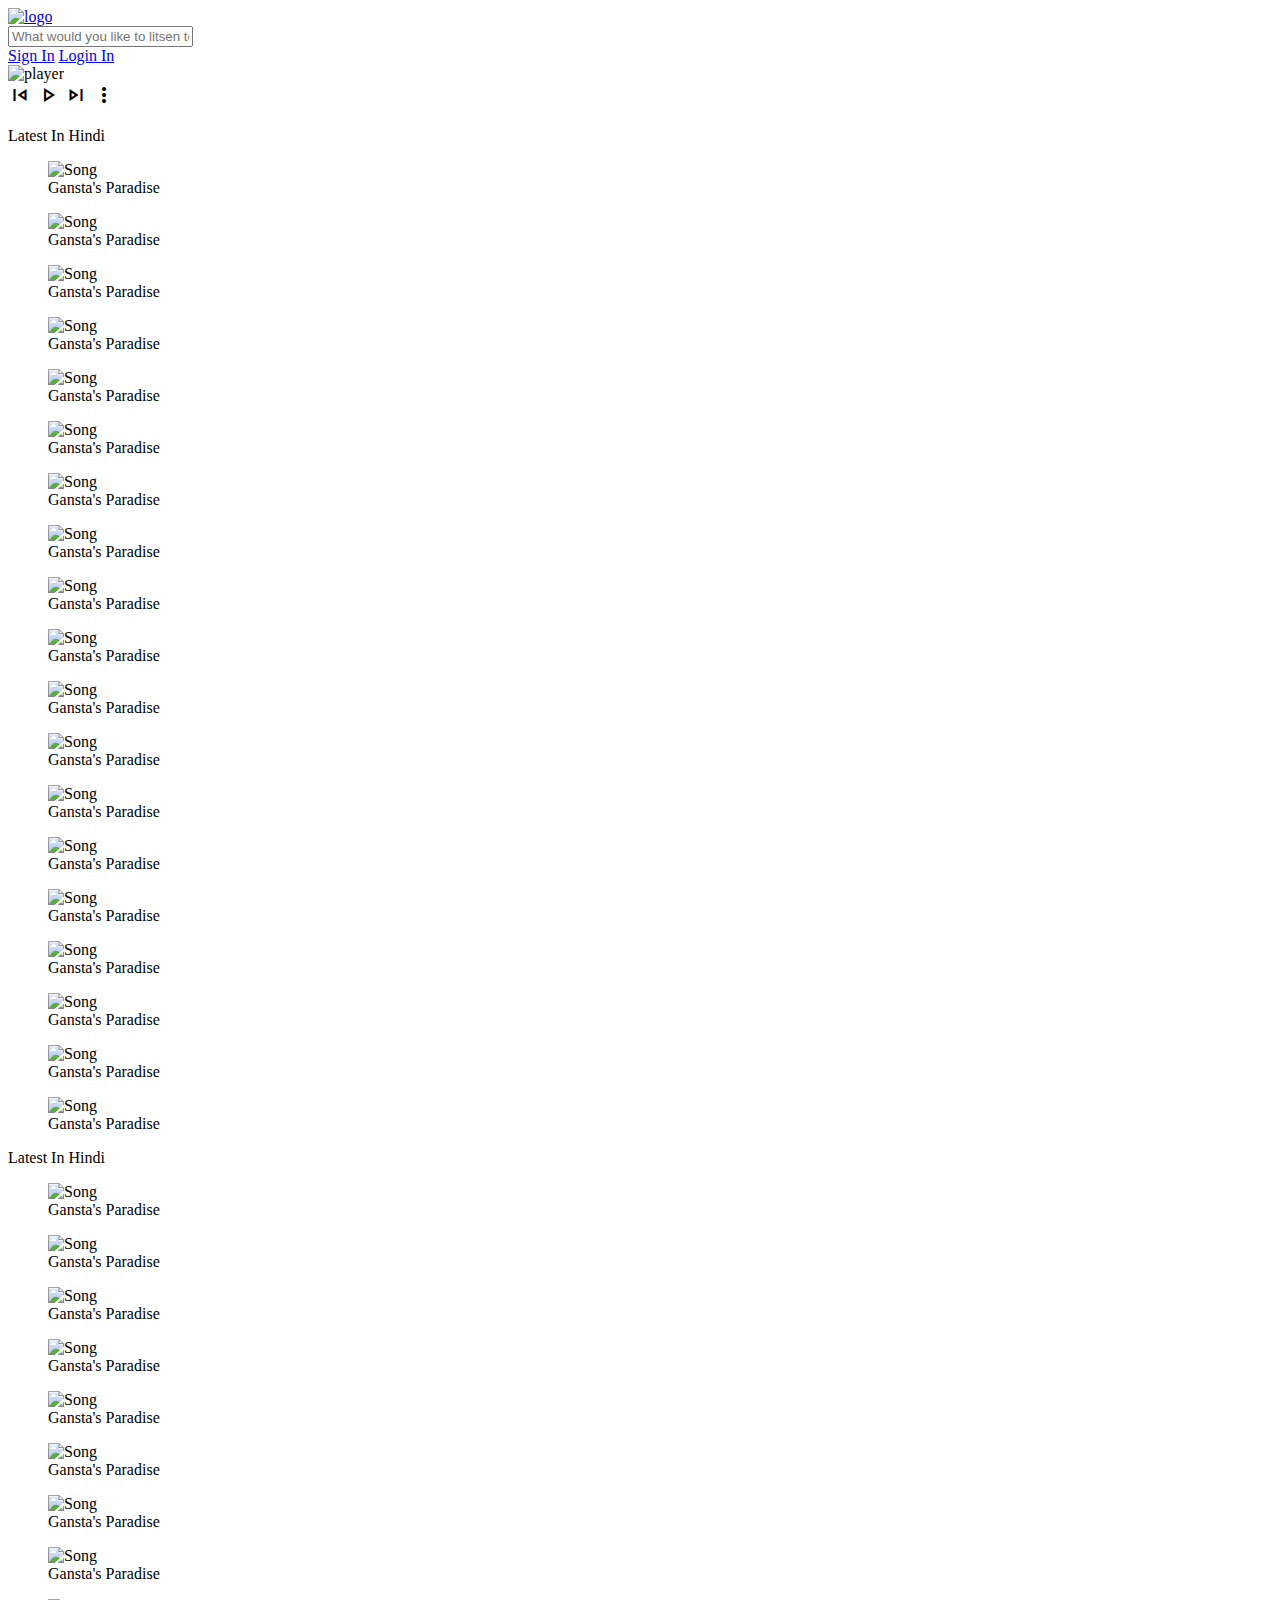
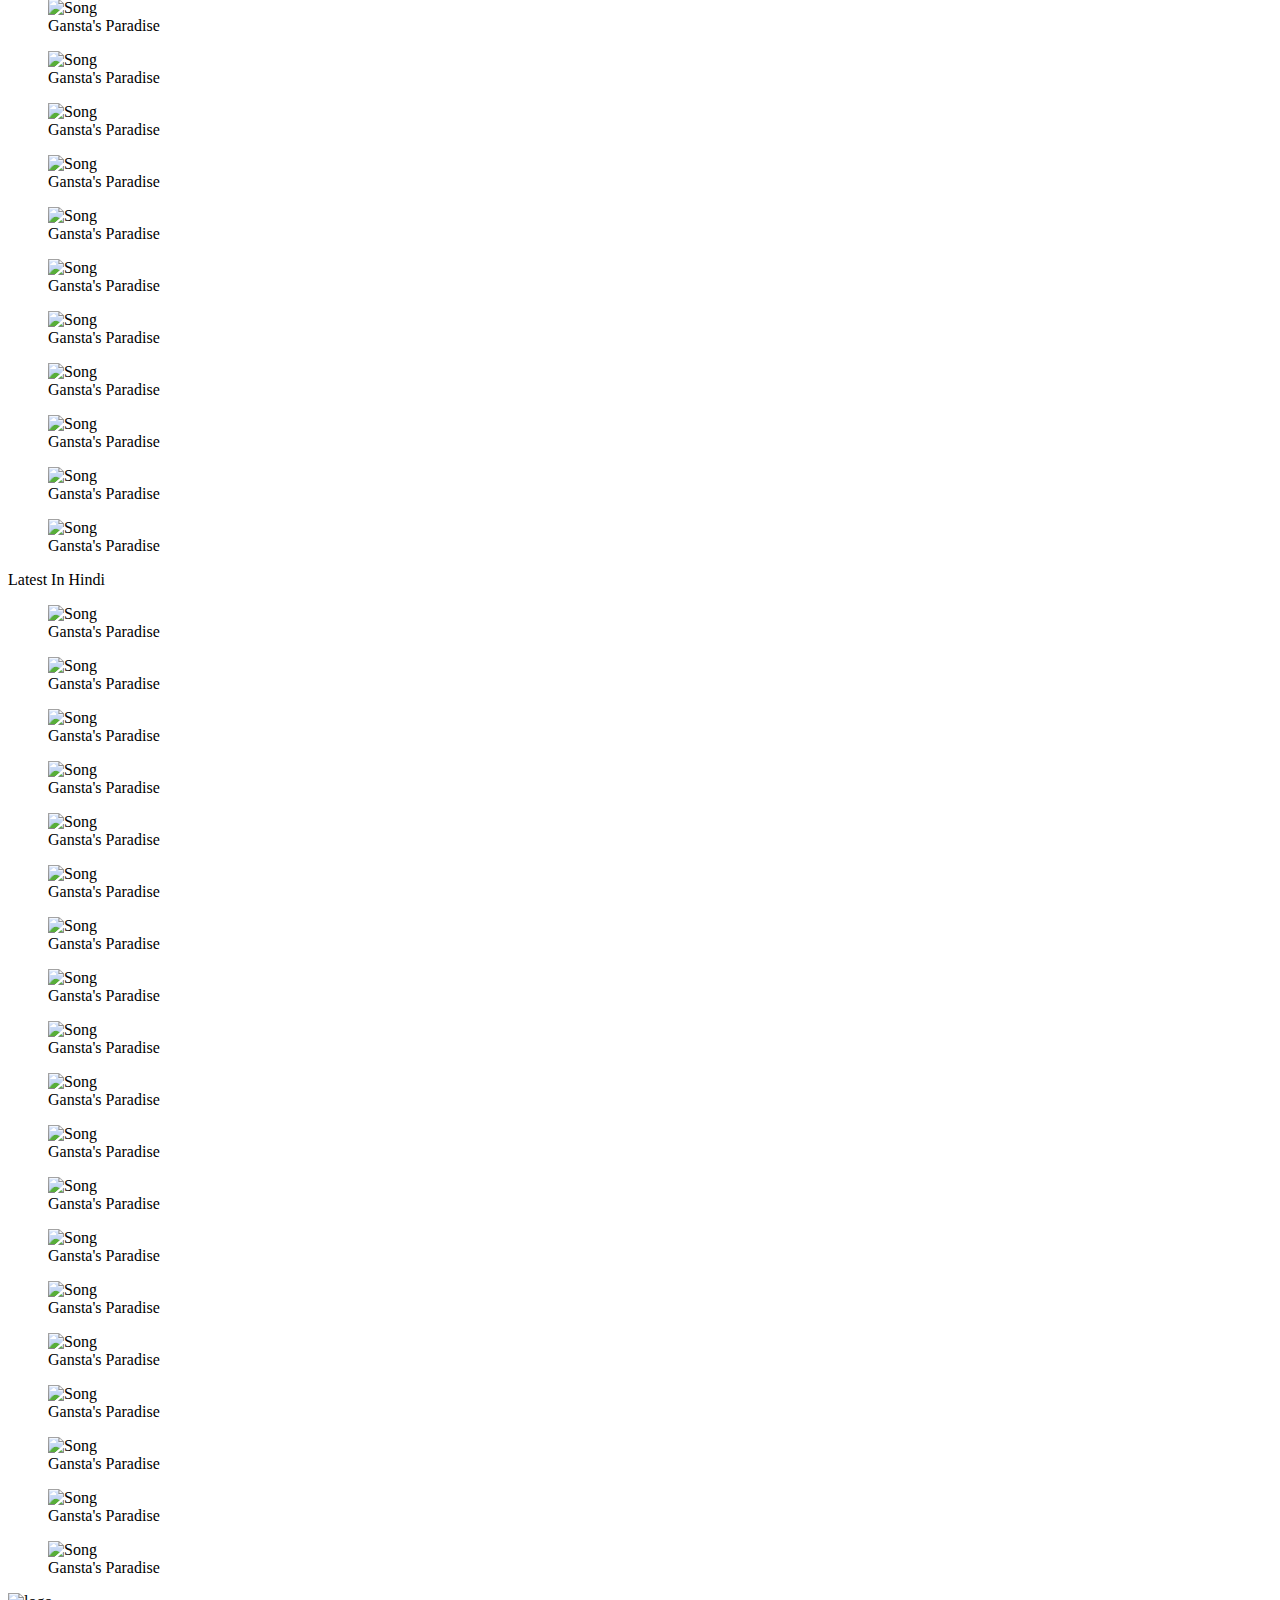
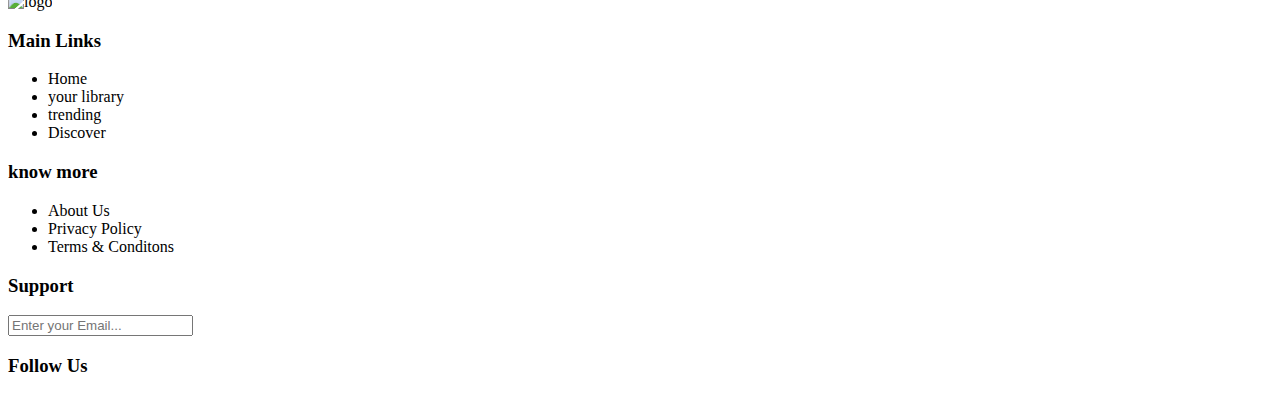
==== index.html @ d5750061 "added log in page" ====
<!DOCTYPE html>
<html lang="en">
<head>
    <meta charset="UTF-8" />
    <meta http-equiv="X-UA-Compatible" content="IE=edge" />
    <meta name="viewport" content="width=device-width, initial-scale=1.0" />
    <link rel="shortcut icon" href="./src/imgs/img1.png" type="image/x-icon">
    <link rel="preconnect" href="https://fonts.googleapis.com"><link rel="preconnect" href="https://fonts.gstatic.com" crossorigin><link href="https://fonts.googleapis.com/css2?family=Kanit:wght@300;900&display=swap" rel="stylesheet">
    <link rel="stylesheet" href="https://fonts.googleapis.com/css2?family=Material+Symbols+Outlined:opsz,wght,FILL,GRAD@20..48,100..700,0..1,-50..200" />
    <link rel="stylesheet" href="./fontawesome-free-6.2.1-web/css/all.css" />
    <link rel="stylesheet" href="./styles.css" />
    <title>Muzic</title>
</head>
<body>
    <nav>
      <div class="navigation container">
        <div class="logo_container">
          <a href="./index.html"><img src="./src/imgs/img1.png" alt="logo" /></a>
        </div>
        <div class="input">
            <input type="text" placeholder="What would you like to litsen to">
        </div>
        <div class="log">
            <a href="#" class="signIn">Sign In</a>
            <a href="./login.html" class="logIn">Login In</a>
        </div>
      </div>
    </nav>
    <div class="hero">
        <!-- <div class="hero-left">
            <a href="#">Home</a>
            <a href="#">My Playlist</a>
            <a href="#">Sign In to see your playlist</a>
        </div> -->
        <div class="hero-right">
            <img src="./src/imgs/img2.png" alt="player">
            <div class="player_controls">
              <span class="material-symbols-outlined">skip_previous</span>
              <span class="material-symbols-outlined play_arrow">play_arrow</span>
              <span class="material-symbols-outlined">skip_next</span>
              <span class="material-symbols-outlined more">more_vert</span>
            </div>
        </div>
    </div>
    <div class="cont">
      <div class="imgs">
        <p>Latest In Hindi</p>
        <div class="img_section">
          <div class="detail">
            <figure>
              <img src="src/imgs/img2.png" alt="Song">
              <figcaption>Gansta's Paradise</figcaption>
              <div class="hover" hidden>
                <img src="./src/imgs/icons8-play-button-circled-90.png" alt="play_hover">
              </div>
            </figure>
            <figure>
              <img src="src/imgs/img2.png" alt="Song">
              <figcaption>Gansta's Paradise</figcaption>
            </figure>
            <figure>
              <img src="src/imgs/img2.png" alt="Song">
              <figcaption>Gansta's Paradise</figcaption>
            </figure>
            <figure>
              <img src="src/imgs/img2.png" alt="Song">
              <figcaption>Gansta's Paradise</figcaption>
            </figure>
            <figure>
              <img src="src/imgs/img2.png" alt="Song">
              <figcaption>Gansta's Paradise</figcaption>
            </figure>
            <figure>
              <img src="src/imgs/img2.png" alt="Song">
              <figcaption>Gansta's Paradise</figcaption>
            </figure>
            <figure>
              <img src="src/imgs/img2.png" alt="Song">
              <figcaption>Gansta's Paradise</figcaption>
            </figure>
            <figure>
              <img src="src/imgs/img2.png" alt="Song">
              <figcaption>Gansta's Paradise</figcaption>
            </figure>
            <figure>
              <img src="src/imgs/img2.png" alt="Song">
              <figcaption>Gansta's Paradise</figcaption>
            </figure>
            <figure>
              <img src="src/imgs/img2.png" alt="Song">
              <figcaption>Gansta's Paradise</figcaption>
            </figure>
            <figure>
              <img src="src/imgs/img2.png" alt="Song">
              <figcaption>Gansta's Paradise</figcaption>
            </figure>
            <figure>
              <img src="src/imgs/img2.png" alt="Song">
              <figcaption>Gansta's Paradise</figcaption>
            </figure>
            <figure>
              <img src="src/imgs/img2.png" alt="Song">
              <figcaption>Gansta's Paradise</figcaption>
            </figure>
            <figure>
              <img src="src/imgs/img2.png" alt="Song">
              <figcaption>Gansta's Paradise</figcaption>
            </figure>
            <figure>
              <img src="src/imgs/img2.png" alt="Song">
              <figcaption>Gansta's Paradise</figcaption>
            </figure>
            <figure>
              <img src="src/imgs/img2.png" alt="Song">
              <figcaption>Gansta's Paradise</figcaption>
            </figure>
            <figure>
              <img src="src/imgs/img2.png" alt="Song">
              <figcaption>Gansta's Paradise</figcaption>
            </figure>
            <figure>
              <img src="src/imgs/img2.png" alt="Song">
              <figcaption>Gansta's Paradise</figcaption>
            </figure>
            <figure>
              <img src="src/imgs/img2.png" alt="Song">
              <figcaption>Gansta's Paradise</figcaption>
            </figure>
          </div>
        </div>
      </div>
      <div class="imgs">
        <p>Latest In Hindi</p>
        <div class="img_section">
          <div class="detail">
            <!-- <img src="./src/imgs/img2.png" alt="#">
            <div>Gant</div> -->
            <figure>
              <img src="src/imgs/img2.png" alt="Song">
              <figcaption>Gansta's Paradise</figcaption>
            </figure>
            <figure>
              <img src="src/imgs/img2.png" alt="Song">
              <figcaption>Gansta's Paradise</figcaption>
            </figure>
            <figure>
              <img src="src/imgs/img2.png" alt="Song">
              <figcaption>Gansta's Paradise</figcaption>
            </figure>
            <figure>
              <img src="src/imgs/img2.png" alt="Song">
              <figcaption>Gansta's Paradise</figcaption>
            </figure>
            <figure>
              <img src="src/imgs/img2.png" alt="Song">
              <figcaption>Gansta's Paradise</figcaption>
            </figure>
            <figure>
              <img src="src/imgs/img2.png" alt="Song">
              <figcaption>Gansta's Paradise</figcaption>
            </figure>
            <figure>
              <img src="src/imgs/img2.png" alt="Song">
              <figcaption>Gansta's Paradise</figcaption>
            </figure>
            <figure>
              <img src="src/imgs/img2.png" alt="Song">
              <figcaption>Gansta's Paradise</figcaption>
            </figure>
            <figure>
              <img src="src/imgs/img2.png" alt="Song">
              <figcaption>Gansta's Paradise</figcaption>
            </figure>
            <figure>
              <img src="src/imgs/img2.png" alt="Song">
              <figcaption>Gansta's Paradise</figcaption>
            </figure>
            <figure>
              <img src="src/imgs/img2.png" alt="Song">
              <figcaption>Gansta's Paradise</figcaption>
            </figure>
            <figure>
              <img src="src/imgs/img2.png" alt="Song">
              <figcaption>Gansta's Paradise</figcaption>
            </figure>
            <figure>
              <img src="src/imgs/img2.png" alt="Song">
              <figcaption>Gansta's Paradise</figcaption>
            </figure>
            <figure>
              <img src="src/imgs/img2.png" alt="Song">
              <figcaption>Gansta's Paradise</figcaption>
            </figure>
            <figure>
              <img src="src/imgs/img2.png" alt="Song">
              <figcaption>Gansta's Paradise</figcaption>
            </figure>
            <figure>
              <img src="src/imgs/img2.png" alt="Song">
              <figcaption>Gansta's Paradise</figcaption>
            </figure>
            <figure>
              <img src="src/imgs/img2.png" alt="Song">
              <figcaption>Gansta's Paradise</figcaption>
            </figure>
            <figure>
              <img src="src/imgs/img2.png" alt="Song">
              <figcaption>Gansta's Paradise</figcaption>
            </figure>
            <figure>
              <img src="src/imgs/img2.png" alt="Song">
              <figcaption>Gansta's Paradise</figcaption>
            </figure>
          </div>
        </div>
      </div>
      <div class="imgs">
        <p>Latest In Hindi</p>
        <div class="img_section">
          <div class="detail">
            <!-- <img src="./src/imgs/img2.png" alt="#">
            <div>Gant</div> -->
            <figure>
              <img src="src/imgs/img2.png" alt="Song">
              <figcaption>Gansta's Paradise</figcaption>
            </figure>
            <figure>
              <img src="src/imgs/img2.png" alt="Song">
              <figcaption>Gansta's Paradise</figcaption>
            </figure>
            <figure>
              <img src="src/imgs/img2.png" alt="Song">
              <figcaption>Gansta's Paradise</figcaption>
            </figure>
            <figure>
              <img src="src/imgs/img2.png" alt="Song">
              <figcaption>Gansta's Paradise</figcaption>
            </figure>
            <figure>
              <img src="src/imgs/img2.png" alt="Song">
              <figcaption>Gansta's Paradise</figcaption>
            </figure>
            <figure>
              <img src="src/imgs/img2.png" alt="Song">
              <figcaption>Gansta's Paradise</figcaption>
            </figure>
            <figure>
              <img src="src/imgs/img2.png" alt="Song">
              <figcaption>Gansta's Paradise</figcaption>
            </figure>
            <figure>
              <img src="src/imgs/img2.png" alt="Song">
              <figcaption>Gansta's Paradise</figcaption>
            </figure>
            <figure>
              <img src="src/imgs/img2.png" alt="Song">
              <figcaption>Gansta's Paradise</figcaption>
            </figure>
            <figure>
              <img src="src/imgs/img2.png" alt="Song">
              <figcaption>Gansta's Paradise</figcaption>
            </figure>
            <figure>
              <img src="src/imgs/img2.png" alt="Song">
              <figcaption>Gansta's Paradise</figcaption>
            </figure>
            <figure>
              <img src="src/imgs/img2.png" alt="Song">
              <figcaption>Gansta's Paradise</figcaption>
            </figure>
            <figure>
              <img src="src/imgs/img2.png" alt="Song">
              <figcaption>Gansta's Paradise</figcaption>
            </figure>
            <figure>
              <img src="src/imgs/img2.png" alt="Song">
              <figcaption>Gansta's Paradise</figcaption>
            </figure>
            <figure>
              <img src="src/imgs/img2.png" alt="Song">
              <figcaption>Gansta's Paradise</figcaption>
            </figure>
            <figure>
              <img src="src/imgs/img2.png" alt="Song">
              <figcaption>Gansta's Paradise</figcaption>
            </figure>
            <figure>
              <img src="src/imgs/img2.png" alt="Song">
              <figcaption>Gansta's Paradise</figcaption>
            </figure>
            <figure>
              <img src="src/imgs/img2.png" alt="Song">
              <figcaption>Gansta's Paradise</figcaption>
            </figure>
            <figure>
              <img src="src/imgs/img2.png" alt="Song">
              <figcaption>Gansta's Paradise</figcaption>
            </figure>
          </div>
        </div>
      </div>
    </div>
    <footer>
      <div class="footer_container container">
        <div class="footer_logo">
          <img src="./src/imgs/img1.png" alt="logo" />
        </div>
        <div class="link_lists">
          <h3>Main Links</h3>
          <ul>
            <li>Home</li>
            <li>your library</li>
            <li>trending</li>
            <li>Discover</li>
          </ul>
        </div>
        <div class="link_lists">
          <h3>know more</h3>
          <ul>
            <li>About Us</li>
            <li>Privacy Policy</li>
            <li>Terms & Conditons</li>
          </ul>
        </div>
        <div class="news_letter">
          <h3>Support</h3>
          <input type="email" placeholder="Enter your Email..." />
          <h3>Follow Us</h3>
          <div class="icon_container">
            <div class="icon">
              <i class="fa fa-facebook"></i>
            </div>
            <div class="icon">
              <i class="fa fa-twitter" aria-hidden="true"></i>
            </div>
            <div class="icon">
              <i class="fa fa-instagram" aria-hidden="true"></i>
            </div>
            <div class="icon">
              <i class="fa fa-youtube" aria-hidden="true"></i>
            </div>
          </div>
        </div>
      </div>
    </footer> 
</body>
</html>
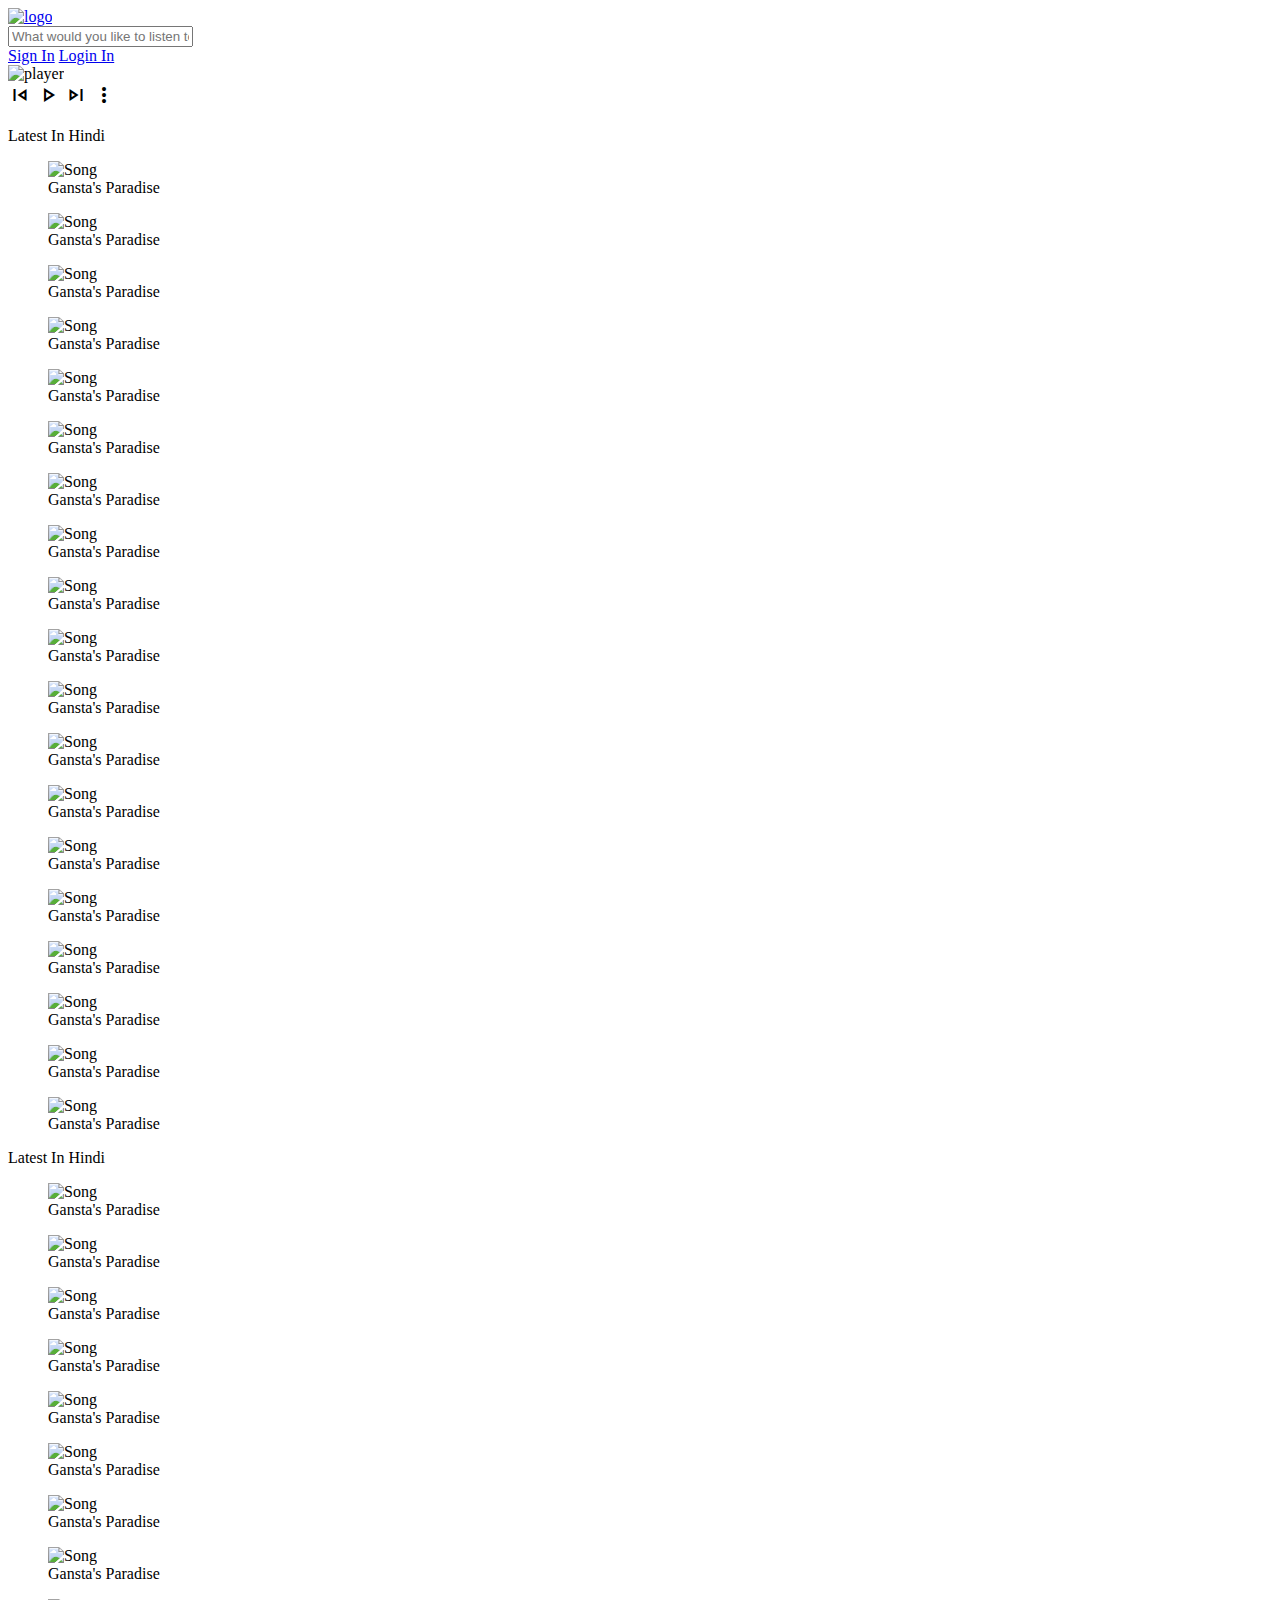
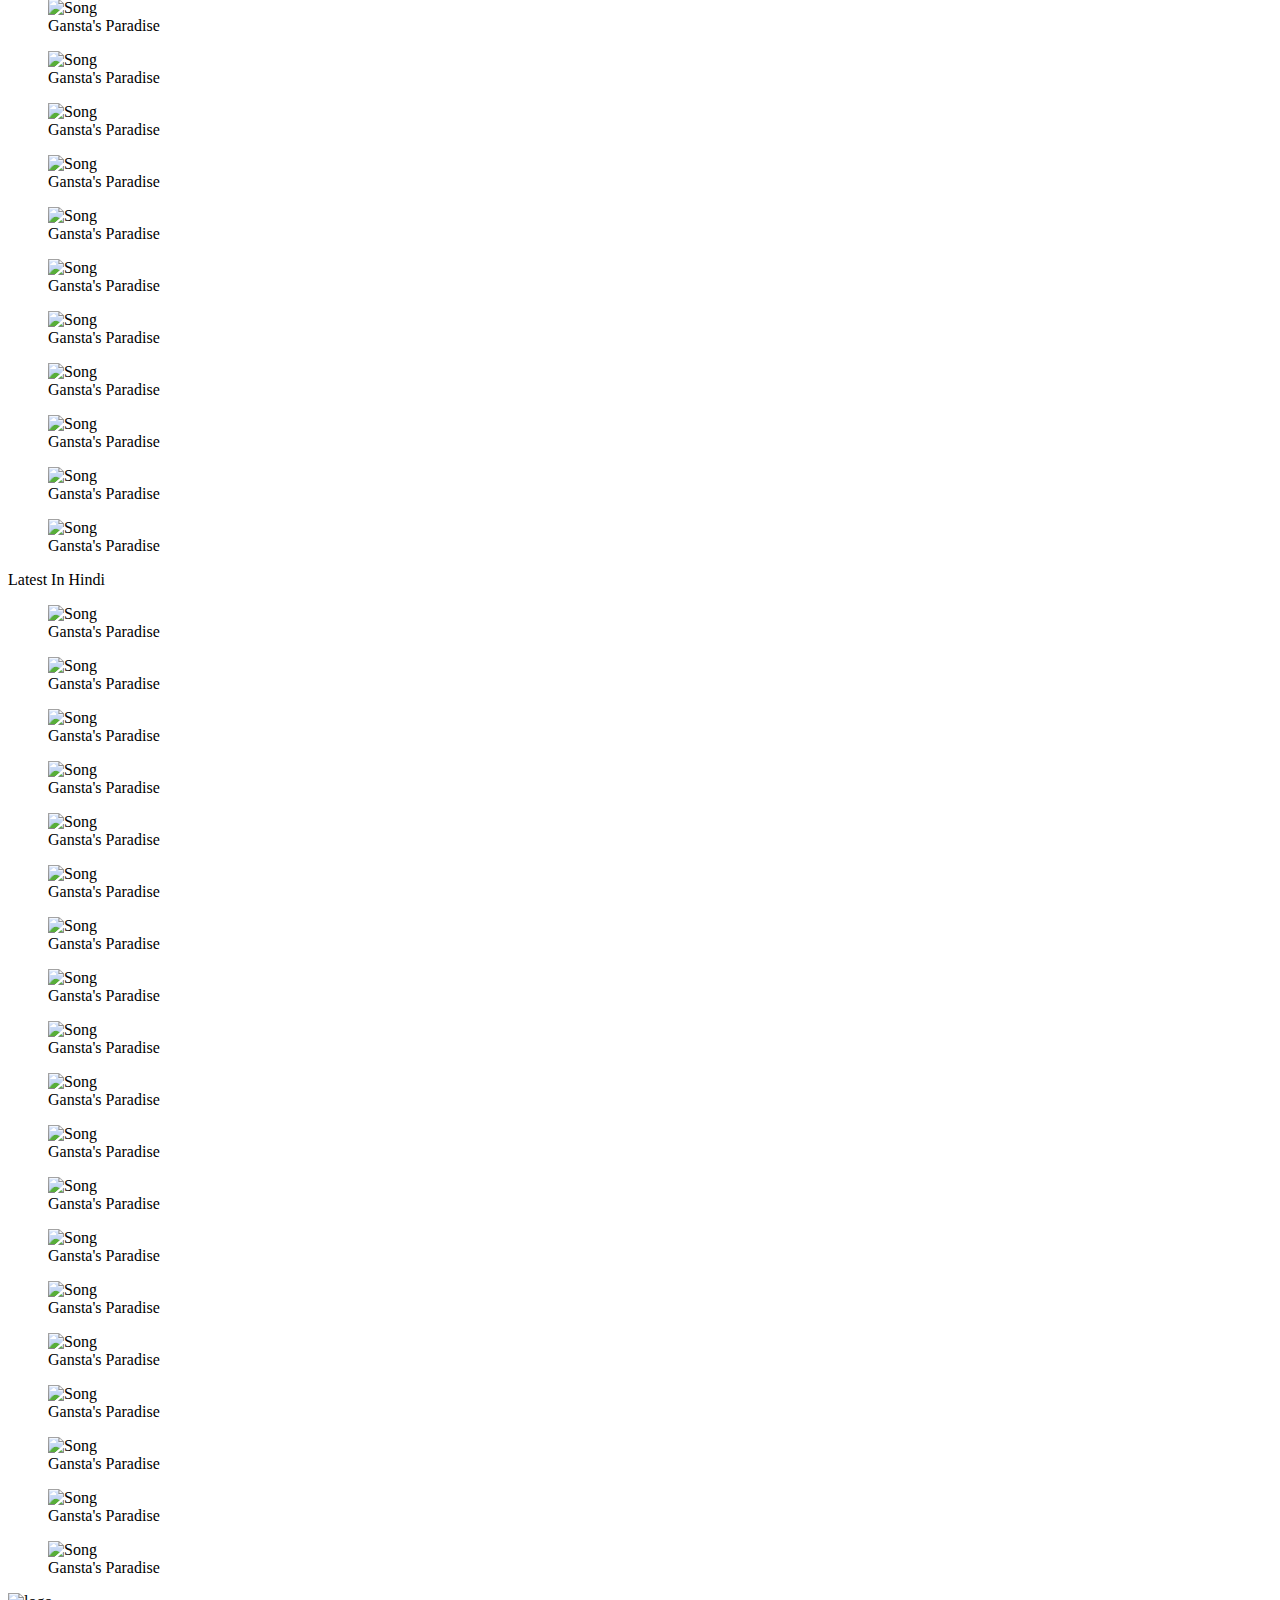
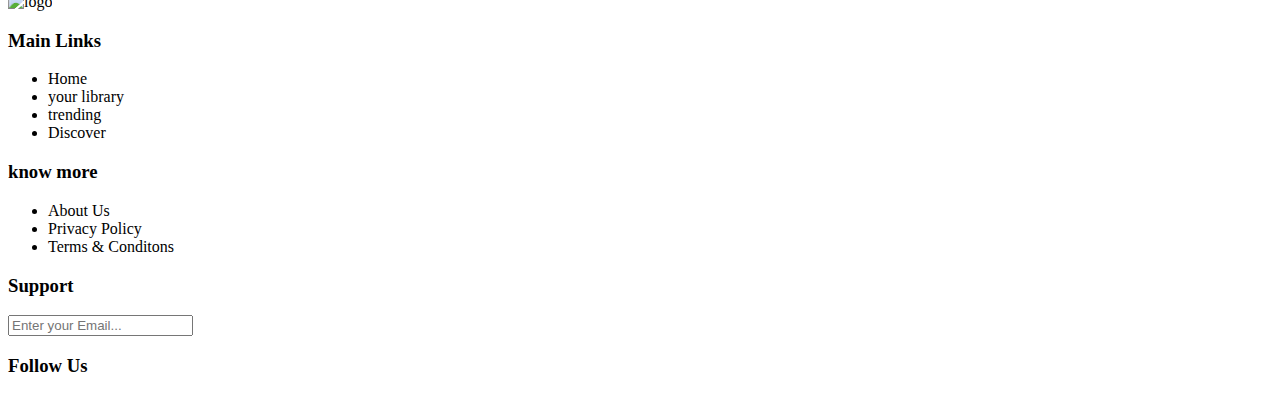
==== commit bda44bff: "fixed typos" ====
--- a/index.html
+++ b/index.html
@@ -18,7 +18,7 @@
           <a href="./index.html"><img src="./src/imgs/img1.png" alt="logo" /></a>
         </div>
         <div class="input">
-            <input type="text" placeholder="What would you like to litsen to">
+            <input type="text" placeholder="What would you like to listen to">
         </div>
         <div class="log">
             <a href="#" class="signIn">Sign In</a>
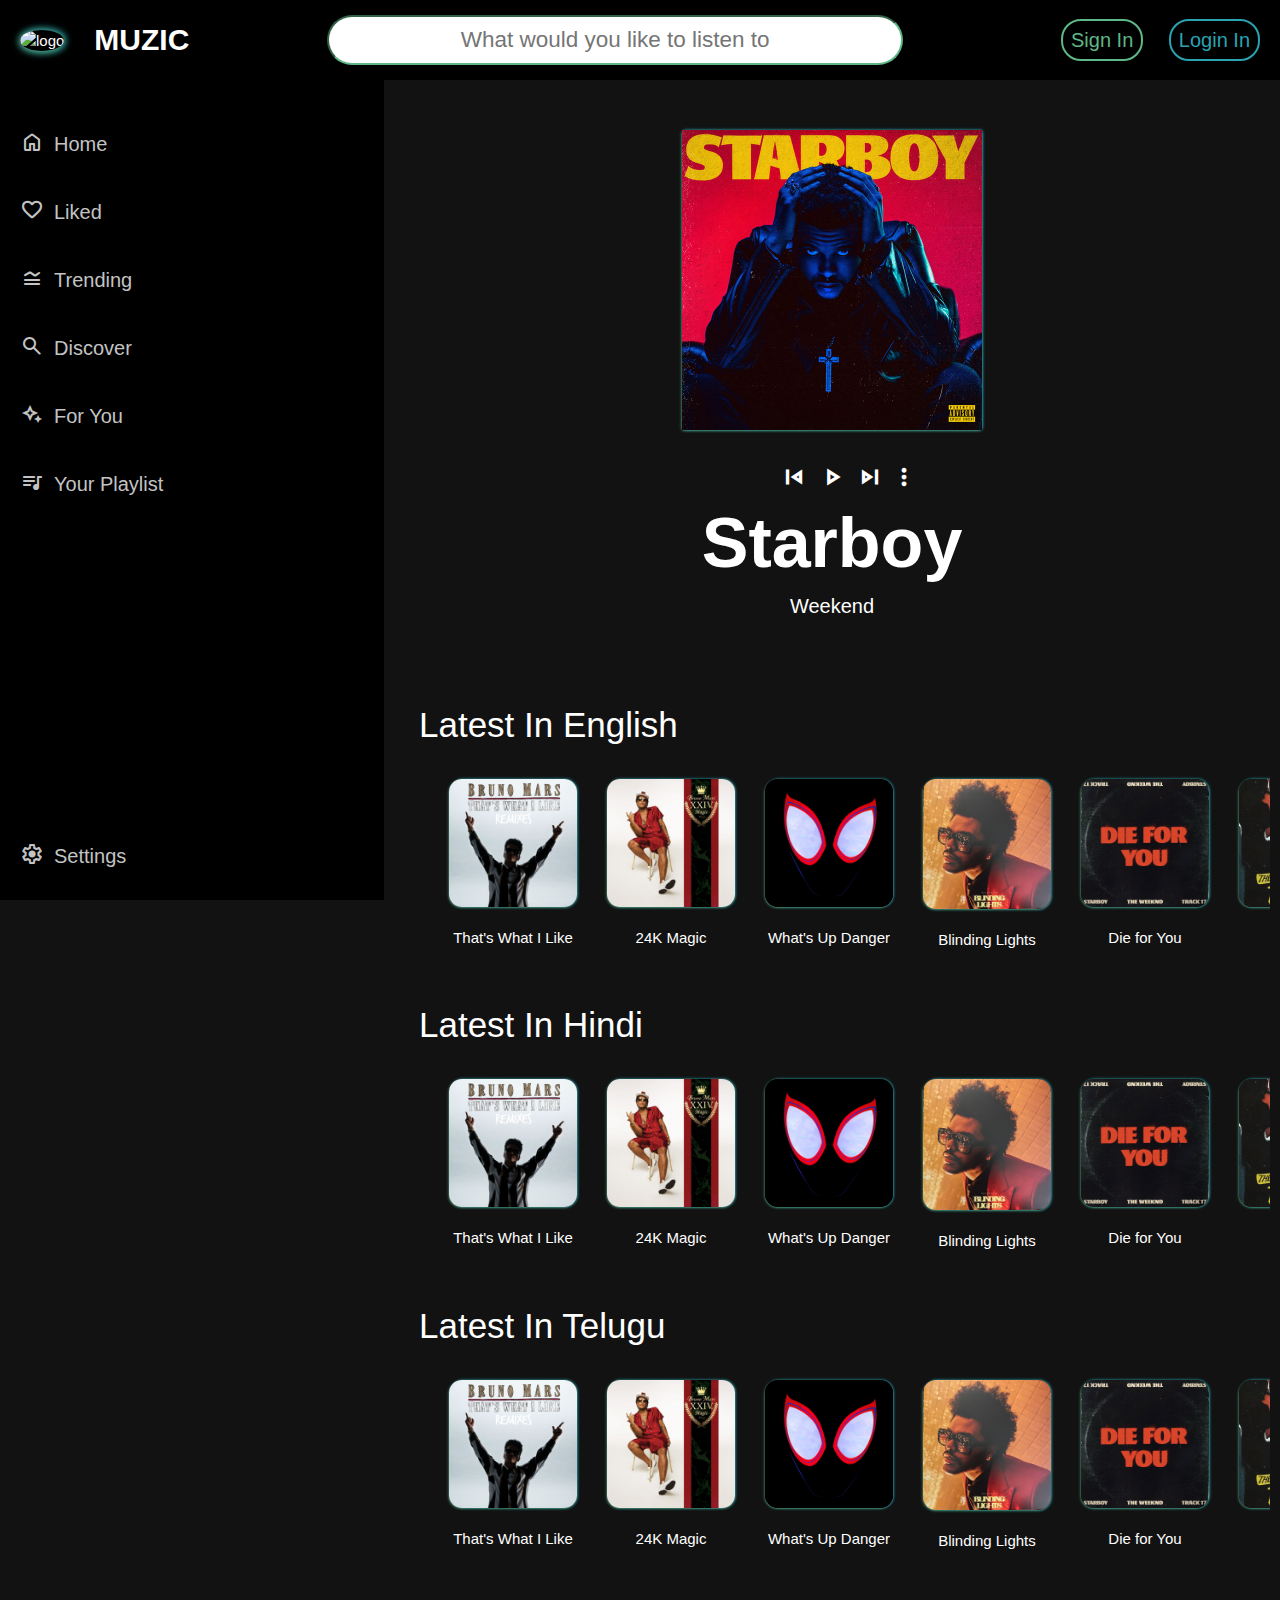
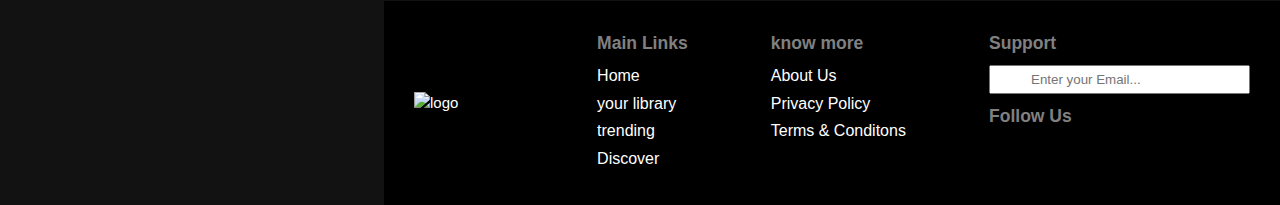
==== commit 35f08b13: "redesigned home page" ====
--- a/index.html
+++ b/index.html
@@ -5,6 +5,7 @@
     <meta http-equiv="X-UA-Compatible" content="IE=edge" />
     <meta name="viewport" content="width=device-width, initial-scale=1.0" />
     <link rel="shortcut icon" href="./src/imgs/img1.png" type="image/x-icon">
+    <link rel="stylesheet" href="https://fonts.googleapis.com/css2?family=Material+Symbols+Rounded:opsz,wght,FILL,GRAD@20..48,100..700,0..1,-50..200" />
     <link rel="preconnect" href="https://fonts.googleapis.com"><link rel="preconnect" href="https://fonts.gstatic.com" crossorigin><link href="https://fonts.googleapis.com/css2?family=Kanit:wght@300;900&display=swap" rel="stylesheet">
     <link rel="stylesheet" href="https://fonts.googleapis.com/css2?family=Material+Symbols+Outlined:opsz,wght,FILL,GRAD@20..48,100..700,0..1,-50..200" />
     <link rel="stylesheet" href="./fontawesome-free-6.2.1-web/css/all.css" />
@@ -14,334 +15,146 @@
 <body>
     <nav>
       <div class="navigation container">
-        <div class="logo_container">
-          <a href="./index.html"><img src="./src/imgs/img1.png" alt="logo" /></a>
+        <div class="logo_container" style="display: flex;flex-direction: row; align-items: center;">
+          <a href="./index.html"><img src="./src/imgs/img1.png" alt="logo"/></a>
+          <h1 style="margin-left: 30px;">MUZIC</h1>
         </div>
         <div class="input">
-            <input type="text" placeholder="What would you like to listen to">
+            <input class="search_input" type="text" placeholder="What would you like to listen to">
         </div>
         <div class="log">
-            <a href="#" class="signIn">Sign In</a>
+            <a href="./signup.html" class="signIn">Sign In</a>
             <a href="./login.html" class="logIn">Login In</a>
         </div>
       </div>
     </nav>
-    <div class="hero">
-        <!-- <div class="hero-left">
-            <a href="#">Home</a>
-            <a href="#">My Playlist</a>
-            <a href="#">Sign In to see your playlist</a>
-        </div> -->
-        <div class="hero-right">
-            <img src="./src/imgs/img2.png" alt="player">
-            <div class="player_controls">
-              <span class="material-symbols-outlined">skip_previous</span>
-              <span class="material-symbols-outlined play_arrow">play_arrow</span>
-              <span class="material-symbols-outlined">skip_next</span>
-              <span class="material-symbols-outlined more">more_vert</span>
+    <div class="hero-left">
+        <ul>
+          <li>
+            <span class="material-symbols-rounded">home</span>
+            <a href="">Home</a>
+          </li>
+          <li>
+            <span class="material-symbols-rounded">favorite</span>
+            <a href="">Liked</a>
+          </li>
+          <li>
+            <span class="material-symbols-rounded">legend_toggle</span>
+            <a href="">Trending</a>
+          </li>
+          <li>
+            <span class="material-symbols-rounded">search</span>
+            <a href="">Discover</a>
+          </li>
+          <li>
+            <span class="material-symbols-rounded">magic_button</span>
+            <a href="">For You</a>
+          </li>
+          <li>
+            <span class="material-symbols-rounded">queue_music</span>
+            <a href="">Your Playlist</a>
+          </li>
+          <li>
+            <span class="material-symbols-rounded">settings</span>
+            <a href="">Settings</a>
+          </li>
+        </ul>
+    </div>
+    <div class="bodyd">
+      <div class="hero">
+          <!-- <div class="hero-left">
+              <a href="#">Home</a>
+              <a href="#">My Playlist</a>
+              <a href="#">Sign In to see your playlist</a>
+          </div> -->
+          <div class="hero-right">
+              <img src="./src/covers/Starboy.jpg" alt="player">
+              <div class="player_controls">
+                <span class="material-symbols-outlined prev">skip_previous</span>
+                <span class="material-symbols-outlined play_arrow">play_arrow</span>
+                <span class="material-symbols-outlined forw">skip_next</span>
+                <span class="material-symbols-outlined more">more_vert</span>
+                <audio src="./src/imgs/The Weeknd - Starboy ft. Daft Punk (Official Video).mp3" class="aud">hello</audio>
+              </div>
+          </div>
+          <div class="cont">
+            <hgroup>
+              <h1>Starboy</h1>
+              <p>Weekend</p>
+            </hgroup>
+          </div>
+      </div>
+      <div class="cont">
+        <div class="imgs">
+          <p>Latest In English</p>
+          <div class="img_section">
+            <div class="detail">
             </div>
-        </div>
-    </div>
-    <div class="cont">
-      <div class="imgs">
-        <p>Latest In Hindi</p>
-        <div class="img_section">
-          <div class="detail">
-            <figure>
-              <img src="src/imgs/img2.png" alt="Song">
-              <figcaption>Gansta's Paradise</figcaption>
-              <div class="hover" hidden>
-                <img src="./src/imgs/icons8-play-button-circled-90.png" alt="play_hover">
-              </div>
-            </figure>
-            <figure>
-              <img src="src/imgs/img2.png" alt="Song">
-              <figcaption>Gansta's Paradise</figcaption>
-            </figure>
-            <figure>
-              <img src="src/imgs/img2.png" alt="Song">
-              <figcaption>Gansta's Paradise</figcaption>
-            </figure>
-            <figure>
-              <img src="src/imgs/img2.png" alt="Song">
-              <figcaption>Gansta's Paradise</figcaption>
-            </figure>
-            <figure>
-              <img src="src/imgs/img2.png" alt="Song">
-              <figcaption>Gansta's Paradise</figcaption>
-            </figure>
-            <figure>
-              <img src="src/imgs/img2.png" alt="Song">
-              <figcaption>Gansta's Paradise</figcaption>
-            </figure>
-            <figure>
-              <img src="src/imgs/img2.png" alt="Song">
-              <figcaption>Gansta's Paradise</figcaption>
-            </figure>
-            <figure>
-              <img src="src/imgs/img2.png" alt="Song">
-              <figcaption>Gansta's Paradise</figcaption>
-            </figure>
-            <figure>
-              <img src="src/imgs/img2.png" alt="Song">
-              <figcaption>Gansta's Paradise</figcaption>
-            </figure>
-            <figure>
-              <img src="src/imgs/img2.png" alt="Song">
-              <figcaption>Gansta's Paradise</figcaption>
-            </figure>
-            <figure>
-              <img src="src/imgs/img2.png" alt="Song">
-              <figcaption>Gansta's Paradise</figcaption>
-            </figure>
-            <figure>
-              <img src="src/imgs/img2.png" alt="Song">
-              <figcaption>Gansta's Paradise</figcaption>
-            </figure>
-            <figure>
-              <img src="src/imgs/img2.png" alt="Song">
-              <figcaption>Gansta's Paradise</figcaption>
-            </figure>
-            <figure>
-              <img src="src/imgs/img2.png" alt="Song">
-              <figcaption>Gansta's Paradise</figcaption>
-            </figure>
-            <figure>
-              <img src="src/imgs/img2.png" alt="Song">
-              <figcaption>Gansta's Paradise</figcaption>
-            </figure>
-            <figure>
-              <img src="src/imgs/img2.png" alt="Song">
-              <figcaption>Gansta's Paradise</figcaption>
-            </figure>
-            <figure>
-              <img src="src/imgs/img2.png" alt="Song">
-              <figcaption>Gansta's Paradise</figcaption>
-            </figure>
-            <figure>
-              <img src="src/imgs/img2.png" alt="Song">
-              <figcaption>Gansta's Paradise</figcaption>
-            </figure>
-            <figure>
-              <img src="src/imgs/img2.png" alt="Song">
-              <figcaption>Gansta's Paradise</figcaption>
-            </figure>
           </div>
         </div>
-      </div>
-      <div class="imgs">
-        <p>Latest In Hindi</p>
-        <div class="img_section">
-          <div class="detail">
-            <!-- <img src="./src/imgs/img2.png" alt="#">
-            <div>Gant</div> -->
-            <figure>
-              <img src="src/imgs/img2.png" alt="Song">
-              <figcaption>Gansta's Paradise</figcaption>
-            </figure>
-            <figure>
-              <img src="src/imgs/img2.png" alt="Song">
-              <figcaption>Gansta's Paradise</figcaption>
-            </figure>
-            <figure>
-              <img src="src/imgs/img2.png" alt="Song">
-              <figcaption>Gansta's Paradise</figcaption>
-            </figure>
-            <figure>
-              <img src="src/imgs/img2.png" alt="Song">
-              <figcaption>Gansta's Paradise</figcaption>
-            </figure>
-            <figure>
-              <img src="src/imgs/img2.png" alt="Song">
-              <figcaption>Gansta's Paradise</figcaption>
-            </figure>
-            <figure>
-              <img src="src/imgs/img2.png" alt="Song">
-              <figcaption>Gansta's Paradise</figcaption>
-            </figure>
-            <figure>
-              <img src="src/imgs/img2.png" alt="Song">
-              <figcaption>Gansta's Paradise</figcaption>
-            </figure>
-            <figure>
-              <img src="src/imgs/img2.png" alt="Song">
-              <figcaption>Gansta's Paradise</figcaption>
-            </figure>
-            <figure>
-              <img src="src/imgs/img2.png" alt="Song">
-              <figcaption>Gansta's Paradise</figcaption>
-            </figure>
-            <figure>
-              <img src="src/imgs/img2.png" alt="Song">
-              <figcaption>Gansta's Paradise</figcaption>
-            </figure>
-            <figure>
-              <img src="src/imgs/img2.png" alt="Song">
-              <figcaption>Gansta's Paradise</figcaption>
-            </figure>
-            <figure>
-              <img src="src/imgs/img2.png" alt="Song">
-              <figcaption>Gansta's Paradise</figcaption>
-            </figure>
-            <figure>
-              <img src="src/imgs/img2.png" alt="Song">
-              <figcaption>Gansta's Paradise</figcaption>
-            </figure>
-            <figure>
-              <img src="src/imgs/img2.png" alt="Song">
-              <figcaption>Gansta's Paradise</figcaption>
-            </figure>
-            <figure>
-              <img src="src/imgs/img2.png" alt="Song">
-              <figcaption>Gansta's Paradise</figcaption>
-            </figure>
-            <figure>
-              <img src="src/imgs/img2.png" alt="Song">
-              <figcaption>Gansta's Paradise</figcaption>
-            </figure>
-            <figure>
-              <img src="src/imgs/img2.png" alt="Song">
-              <figcaption>Gansta's Paradise</figcaption>
-            </figure>
-            <figure>
-              <img src="src/imgs/img2.png" alt="Song">
-              <figcaption>Gansta's Paradise</figcaption>
-            </figure>
-            <figure>
-              <img src="src/imgs/img2.png" alt="Song">
-              <figcaption>Gansta's Paradise</figcaption>
-            </figure>
+        <div class="imgs">
+          <p>Latest In Hindi</p>
+          <div class="img_section">
+            <div class="detail">
+              <!-- <img src="./src/imgs/img2.png" alt="#">
+              <div>Gant</div> -->
+            </div>
           </div>
         </div>
-      </div>
-      <div class="imgs">
-        <p>Latest In Hindi</p>
-        <div class="img_section">
-          <div class="detail">
-            <!-- <img src="./src/imgs/img2.png" alt="#">
-            <div>Gant</div> -->
-            <figure>
-              <img src="src/imgs/img2.png" alt="Song">
-              <figcaption>Gansta's Paradise</figcaption>
-            </figure>
-            <figure>
-              <img src="src/imgs/img2.png" alt="Song">
-              <figcaption>Gansta's Paradise</figcaption>
-            </figure>
-            <figure>
-              <img src="src/imgs/img2.png" alt="Song">
-              <figcaption>Gansta's Paradise</figcaption>
-            </figure>
-            <figure>
-              <img src="src/imgs/img2.png" alt="Song">
-              <figcaption>Gansta's Paradise</figcaption>
-            </figure>
-            <figure>
-              <img src="src/imgs/img2.png" alt="Song">
-              <figcaption>Gansta's Paradise</figcaption>
-            </figure>
-            <figure>
-              <img src="src/imgs/img2.png" alt="Song">
-              <figcaption>Gansta's Paradise</figcaption>
-            </figure>
-            <figure>
-              <img src="src/imgs/img2.png" alt="Song">
-              <figcaption>Gansta's Paradise</figcaption>
-            </figure>
-            <figure>
-              <img src="src/imgs/img2.png" alt="Song">
-              <figcaption>Gansta's Paradise</figcaption>
-            </figure>
-            <figure>
-              <img src="src/imgs/img2.png" alt="Song">
-              <figcaption>Gansta's Paradise</figcaption>
-            </figure>
-            <figure>
-              <img src="src/imgs/img2.png" alt="Song">
-              <figcaption>Gansta's Paradise</figcaption>
-            </figure>
-            <figure>
-              <img src="src/imgs/img2.png" alt="Song">
-              <figcaption>Gansta's Paradise</figcaption>
-            </figure>
-            <figure>
-              <img src="src/imgs/img2.png" alt="Song">
-              <figcaption>Gansta's Paradise</figcaption>
-            </figure>
-            <figure>
-              <img src="src/imgs/img2.png" alt="Song">
-              <figcaption>Gansta's Paradise</figcaption>
-            </figure>
-            <figure>
-              <img src="src/imgs/img2.png" alt="Song">
-              <figcaption>Gansta's Paradise</figcaption>
-            </figure>
-            <figure>
-              <img src="src/imgs/img2.png" alt="Song">
-              <figcaption>Gansta's Paradise</figcaption>
-            </figure>
-            <figure>
-              <img src="src/imgs/img2.png" alt="Song">
-              <figcaption>Gansta's Paradise</figcaption>
-            </figure>
-            <figure>
-              <img src="src/imgs/img2.png" alt="Song">
-              <figcaption>Gansta's Paradise</figcaption>
-            </figure>
-            <figure>
-              <img src="src/imgs/img2.png" alt="Song">
-              <figcaption>Gansta's Paradise</figcaption>
-            </figure>
-            <figure>
-              <img src="src/imgs/img2.png" alt="Song">
-              <figcaption>Gansta's Paradise</figcaption>
-            </figure>
-          </div>
-        </div>
-      </div>
-    </div>
-    <footer>
-      <div class="footer_container container">
-        <div class="footer_logo">
-          <img src="./src/imgs/img1.png" alt="logo" />
-        </div>
-        <div class="link_lists">
-          <h3>Main Links</h3>
-          <ul>
-            <li>Home</li>
-            <li>your library</li>
-            <li>trending</li>
-            <li>Discover</li>
-          </ul>
-        </div>
-        <div class="link_lists">
-          <h3>know more</h3>
-          <ul>
-            <li>About Us</li>
-            <li>Privacy Policy</li>
-            <li>Terms & Conditons</li>
-          </ul>
-        </div>
-        <div class="news_letter">
-          <h3>Support</h3>
-          <input type="email" placeholder="Enter your Email..." />
-          <h3>Follow Us</h3>
-          <div class="icon_container">
-            <div class="icon">
-              <i class="fa fa-facebook"></i>
-            </div>
-            <div class="icon">
-              <i class="fa fa-twitter" aria-hidden="true"></i>
-            </div>
-            <div class="icon">
-              <i class="fa fa-instagram" aria-hidden="true"></i>
-            </div>
-            <div class="icon">
-              <i class="fa fa-youtube" aria-hidden="true"></i>
+        <div class="imgs">
+          <p>Latest In Telugu</p>
+          <div class="img_section">
+            <div class="detail">
+              <!-- <img src="./src/imgs/img2.png" alt="#">
+              <div>Gant</div> -->
             </div>
           </div>
         </div>
       </div>
-    </footer> 
+      <footer>
+        <div class="footer_container container">
+          <div class="footer_logo">
+            <img src="./src/imgs/img1.png" alt="logo" />
+          </div>
+          <div class="link_lists">
+            <h3>Main Links</h3>
+            <ul>
+              <li>Home</li>
+              <li>your library</li>
+              <li>trending</li>
+              <li>Discover</li>
+            </ul>
+          </div>
+          <div class="link_lists">
+            <h3>know more</h3>
+            <ul>
+              <li>About Us</li>
+              <li>Privacy Policy</li>
+              <li>Terms & Conditons</li>
+            </ul>
+          </div>
+          <div class="news_letter">
+            <h3>Support</h3>
+            <input type="email" placeholder="Enter your Email..." />
+            <h3>Follow Us</h3>
+            <div class="icon_container">
+              <div class="icon">
+                <i class="fa fa-facebook"></i>
+              </div>
+              <div class="icon">
+                <i class="fa fa-twitter" aria-hidden="true"></i>
+              </div>
+              <div class="icon">
+                <i class="fa fa-instagram" aria-hidden="true"></i>
+              </div>
+              <div class="icon">
+                <i class="fa fa-youtube" aria-hidden="true"></i>
+              </div>
+            </div>
+          </div>
+        </div>
+      </footer>
+      <script src="./index.js"></script>
+    </div>
 </body>
 </html>--- a/styles.css
+++ b/styles.css
@@ -0,0 +1,408 @@
+:root{
+  font-size: 15px;
+  --base:#000000;
+  --base_dark: #1e1e1e;
+  --contrast:#ffffff;
+  --main:#5EB786;
+  --dominant:#29A3B1;
+  --suttle:#A8CF45;
+}
+
+@import url("https://fonts.googleapis.com/css2?family=Roboto:ital,wght@0,100;0,300;0,400;0,500;0,700;0,900;1,100;1,300;1,400;1,500;1,700;1,900&display=swap");
+
+
+* {
+  text-decoration: none;
+  margin: 0;
+  padding: 0;
+  box-sizing: border-box;
+  color: #ffffff;
+}
+
+html,
+body {
+  background-color: #121212;
+  line-height: 1.4;
+  font-weight: 300;
+  font-family: "Roboto", sans-serif;
+}
+
+.bodyd{
+  margin-left: 384px;
+}
+
+body{
+  min-height: 100vh;
+  display: flex;
+  flex-direction: column;
+}
+
+button {
+  padding: 10px 15px;
+  border: none;
+  transition: 0.2s ease-in-out;
+}
+
+button:hover {
+  opacity: 0.8;
+  transition: 0.2s ease-in-out;
+}
+
+/* Navigation */
+
+nav {
+  /* box-shadow: 0px 5px 10px var(--dominant); */
+  position: sticky;
+  top: 0;
+  background: black;
+  padding: 15px 20px;
+  z-index: 50;
+}
+
+nav img{
+  width: 50px;
+  border-radius: 50%;
+}
+
+nav img{
+  box-shadow: -1px 1px 8px -1px var(--main),
+  1px 1px 8px -1px var(--dominant),
+  1px -1px 8px -1px var(--dominant);
+}
+
+nav input{
+  border-radius: 30px;
+  height: 50px;
+  width: 45vw;
+  text-align: center;
+  border-color: var(--main);
+  color: var(--dominant);
+  font-size: 150%;
+}
+
+.navigation {
+  display: flex;
+  justify-content: space-between;
+  align-items: center;
+}
+
+.container {
+  /* max-width: 1200px; */
+  margin: 0 auto;
+}
+.log {
+  font-size: 20px;
+}
+
+.log a{
+  transition: 0.2s ease-in-out;
+  margin-left: 20px;
+}
+
+.signIn{
+  color: var(--main);
+  padding: 8px;
+  border: 2px solid var(--main);
+  border-radius: 20px;
+}
+
+.signIn:hover{
+  background-color: var(--main);
+  color: #000000;
+  text-decoration: underline;
+}
+
+.logIn{
+  color: var(--dominant);
+  padding: 8px;
+  border: 2px solid var(--dominant);
+  border-radius: 20px;
+}
+
+.logIn:hover{
+  background-color: var(--dominant);
+  color: #000000;
+  text-decoration: underline;
+}
+
+/* Hero Section */
+
+/* .hero {
+  display: flex;
+  gap: 100px;
+  justify-content: center;
+  align-items: center;
+} */
+
+/* Hero */
+
+.hero {
+  height: 440px;
+  padding-bottom: 60px;
+  margin: 20px;
+  display: flex;
+  justify-content: space-between;
+  align-items: center;
+}
+
+.detail{
+  margin-left: 40px;
+  display: flex;
+  flex-direction: row;
+}
+
+/* Hero left */
+
+.hero-left{
+  width: 384px;
+  height: 100vh;
+  position: fixed;
+  top: 0;
+  background-color: #000000;
+  z-index: 40;
+}
+
+.hero-left ul{
+  list-style: none;
+  display: flex;
+  flex-direction: column;
+  padding-left: 20px;
+  padding-top: 90px;
+  height: 100%;
+}
+
+/* .hero-left{
+  height: 100%;
+  background-color: #000000;
+  position: sticky;
+  top: 0;
+  z-index:auto;
+  width: 30vw;
+}
+
+.hero-left ul{
+  list-style: none;
+  display: flex;
+  flex-direction: column;
+  justify-content: center;
+  height: 100%;
+} */
+
+.hero-left ul li{
+  font-size: 20px;
+  color: #c3c3c3;
+  margin-top: 40px;
+  display: flex;
+  flex-direction: row;
+}
+
+.hero-left ul li:last-child{
+  margin-top: auto;
+  padding-bottom: 30px;
+}
+
+.hero-left ul li a{
+  color: #c3c3c3;
+}
+
+ul li span{
+  color: #c3c3c3;
+}
+
+ul li a{
+  padding-left: 10px;
+}
+
+.hero-left ul li:hover{
+  transition-duration: 0.2s;
+  transition-property: color;
+  transition-timing-function: linear;
+  -webkit-transition-duration: 0.2s;
+  -webkit-transition-property: color;
+  -webkit-transition-timing-function: linear;
+  color: #ffffff;
+}
+
+/* .hero-left{
+  display: flex;
+  flex-direction: column;
+}
+
+.hero-left a {
+  margin: 20px;
+
+} */
+
+/* Hero right */
+
+.hero-right img{
+  margin: 30px;
+  width: 300px;
+  box-shadow: -1px 1px 3px -1px var(--main),
+  1px 1px 3px -1px var(--dominant),
+  1px -1px 3px -1px var(--dominant);
+}
+
+.hero-right{
+  display: flex;
+  flex-direction: column;
+  align-items: center;
+}
+
+.cont hgroup{
+  /* width: 100px; */
+  margin-right: 30vw;
+}
+
+.cont hgroup h1{
+  font-size: 70px;
+}
+
+.cont hgroup p{
+  font-size: 20px;
+}
+
+/* audio::-webkit-media-controls-panel {
+  background-color: #1e1e1e;
+}
+
+audio::-webkit-media-controls-play-button{
+  background-color: #ffffff;
+}
+audio::-webkit-media-controls-timeline{
+  color: #ffffff;
+}
+audio::-webkit-media-controls-current-time-display{
+  color: #ffffff;
+}
+audio::-webkit-media-controls-time-remaining-display{
+  color: #ffffff;
+} */
+
+.material-symbols-outlined {
+  font-weight: 900;
+  padding: 5px;
+}
+
+.material-symbols-outlined:hover{
+  cursor: pointer;
+}
+
+.more{
+  position: absolute;
+}
+
+
+/* Scroll Section */
+
+figure{
+  display: flex;
+  flex-direction: column;
+  align-items: center;
+  padding-bottom: 20px;
+  margin: 0px 5px;
+}
+
+figure img{
+  box-shadow: -1px 1px 3px -1px var(--main),
+  1px 1px 3px -1px var(--dominant),
+  1px -1px 3px -1px var(--dominant);
+}
+
+figure:hover{
+  transition: 0.2s ease-in-out;
+  background-color: rgb(39, 39, 39);
+  border-radius: 20px;
+}
+
+
+.imgs{
+  margin: 10px;
+  display: flex;
+  flex-direction: column;
+}
+
+.imgs p{
+  margin-left: 25px;
+  margin-bottom: 10px;
+  font-size: 35px;
+}
+
+::-webkit-scrollbar{
+  display: none;
+}
+
+.img_section{
+  display: flex;
+  flex-direction: row;
+  justify-content: left;
+  overflow-x: scroll;
+}
+
+.img_section img{
+  border-radius: 10%;
+  margin: 20px 10px;
+  width: 10vw;
+}
+
+@media screen and (max-width: 1495px) {
+  .hero{
+    flex-direction: column;
+    height: auto;
+  }
+  .cont hgroup{
+    margin-right: 0px;
+    display: flex;
+    flex-direction: column;
+    align-items: center;
+  }
+}
+
+@media screen and (max-width: 900px) {
+  body{
+    display: none;
+  }
+}
+
+/* Footer Section */
+
+footer {
+  margin-top: auto;
+  background-color: var(--base);
+}
+.link_lists h3 {
+  margin-bottom: 10px;
+  color: gray;
+}
+.link_lists ul {
+  list-style: none;
+}
+.link_lists ul li {
+  font-size: 16px;
+  margin-bottom: 5px;
+}
+.news_letter h3 {
+  margin-bottom: 10px;
+  color: gray;
+}
+.news_letter input {
+  padding: 5px 40px;
+  margin-bottom: 10px;
+}
+.footer_container {
+  padding: 30px;
+  display: flex;
+  justify-content: space-between;
+}
+.icon_container {
+  display: flex;
+  gap: 15px;
+  font-size: 32px;
+}
+.footer_logo{
+  display: flex;
+  align-items: center;
+}
+.footer_logo img{
+  width: 100px;
+}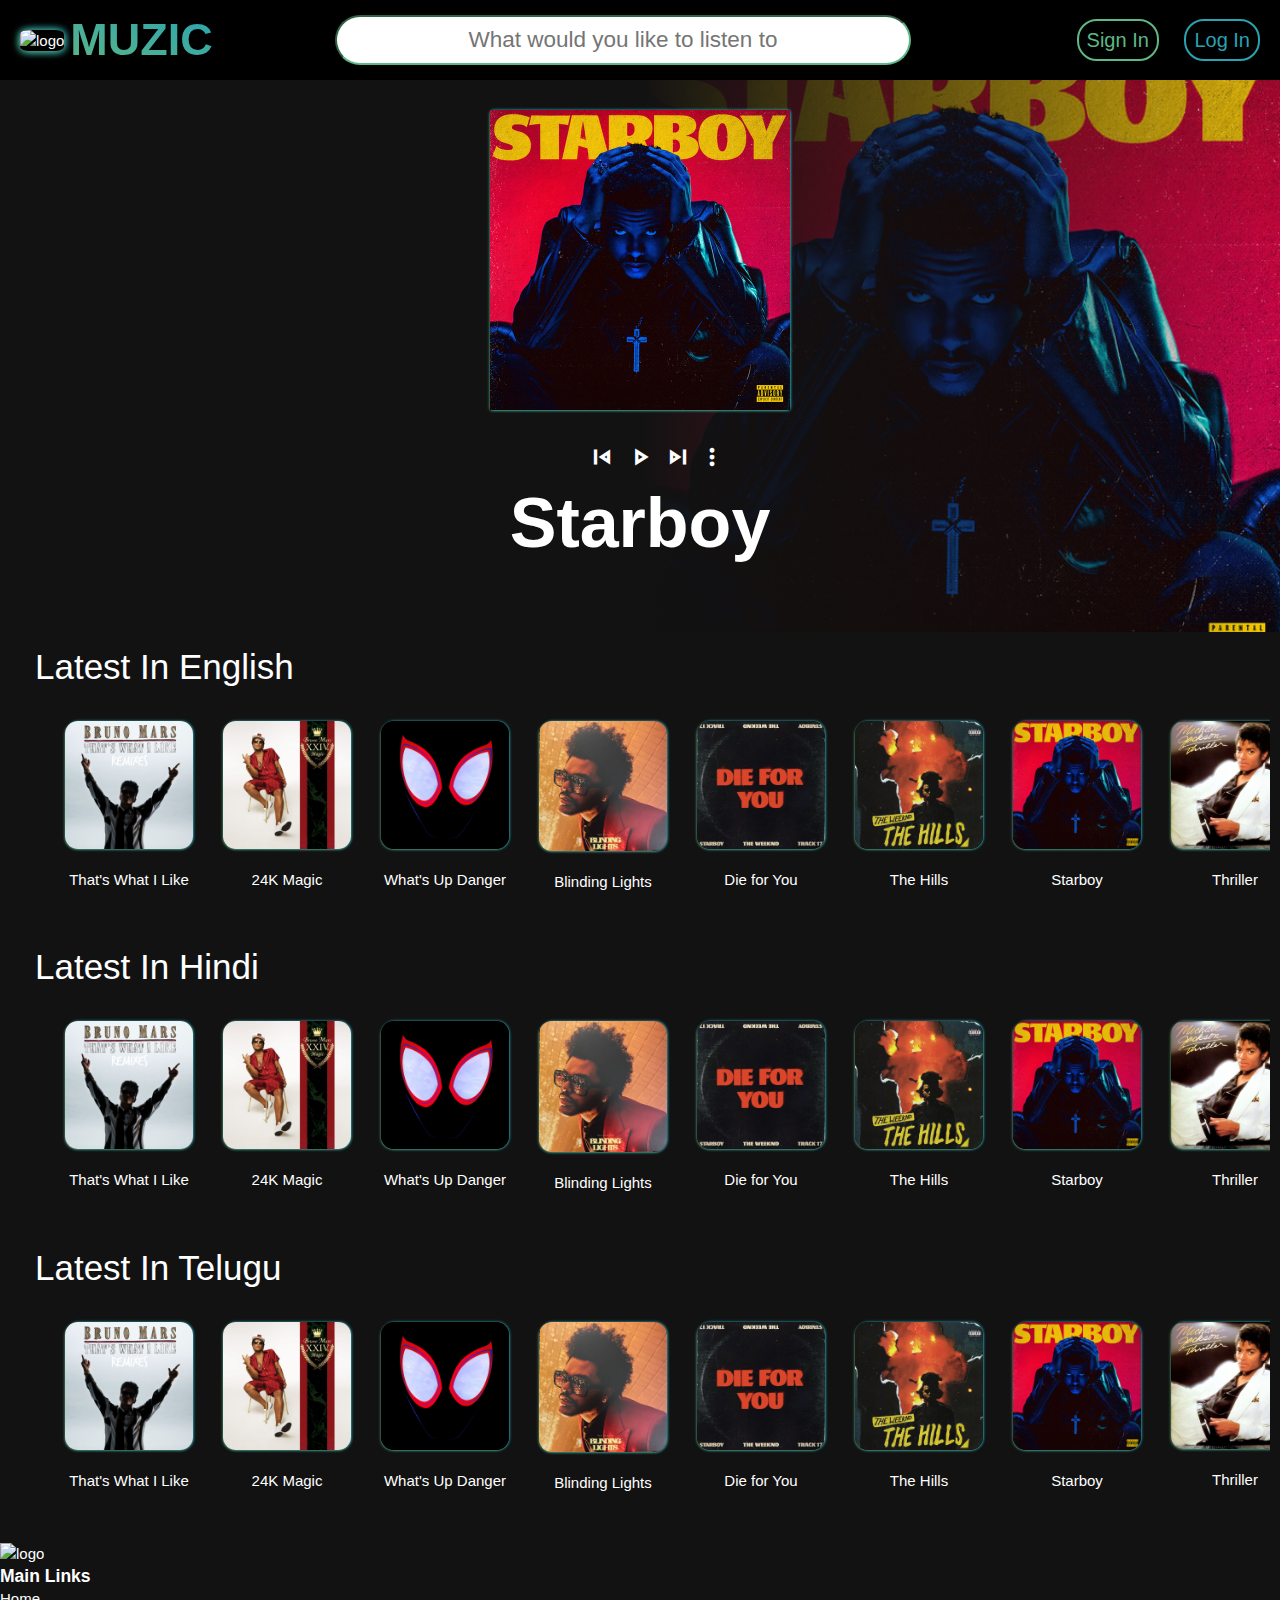
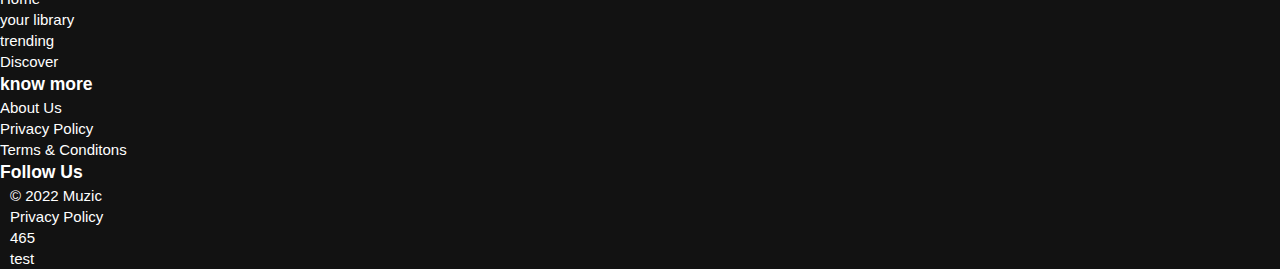
==== commit a529f180: "deleted font awesome and fixed gradient" ====
--- a/index.html
+++ b/index.html
@@ -1,95 +1,117 @@
 <!DOCTYPE html>
 <html lang="en">
-<head>
+  <head>
     <meta charset="UTF-8" />
     <meta http-equiv="X-UA-Compatible" content="IE=edge" />
     <meta name="viewport" content="width=device-width, initial-scale=1.0" />
-    <link rel="shortcut icon" href="./src/imgs/img1.png" type="image/x-icon">
-    <link rel="stylesheet" href="https://fonts.googleapis.com/css2?family=Material+Symbols+Rounded:opsz,wght,FILL,GRAD@20..48,100..700,0..1,-50..200" />
-    <link rel="preconnect" href="https://fonts.googleapis.com"><link rel="preconnect" href="https://fonts.gstatic.com" crossorigin><link href="https://fonts.googleapis.com/css2?family=Kanit:wght@300;900&display=swap" rel="stylesheet">
-    <link rel="stylesheet" href="https://fonts.googleapis.com/css2?family=Material+Symbols+Outlined:opsz,wght,FILL,GRAD@20..48,100..700,0..1,-50..200" />
+    <link rel="shortcut icon" href="./src/imgs/img1.png" type="image/x-icon" />
+    <link
+      rel="stylesheet"
+      href="https://fonts.googleapis.com/css2?family=Material+Symbols+Rounded:opsz,wght,FILL,GRAD@20..48,100..700,0..1,-50..200"
+    />
+    <link rel="preconnect" href="https://fonts.googleapis.com" />
+    <link rel="preconnect" href="https://fonts.gstatic.com" crossorigin />
+    <link
+      href="https://fonts.googleapis.com/css2?family=Kanit:wght@300;900&display=swap"
+      rel="stylesheet"
+    />
+    <link
+      rel="stylesheet"
+      href="https://fonts.googleapis.com/css2?family=Material+Symbols+Outlined:opsz,wght,FILL,GRAD@20..48,100..700,0..1,-50..200"
+    />
     <link rel="stylesheet" href="./fontawesome-free-6.2.1-web/css/all.css" />
     <link rel="stylesheet" href="./styles.css" />
+    <link rel="stylesheet" href="./footer.css" />
+    <script src="https://kit.fontawesome.com/21b8bedd66.js" crossorigin="anonymous"></script>
     <title>Muzic</title>
-</head>
-<body>
+  </head>
+  <body>
     <nav>
       <div class="navigation container">
-        <div class="logo_container" style="display: flex;flex-direction: row; align-items: center;">
-          <a href="./index.html"><img src="./src/imgs/img1.png" alt="logo"/></a>
-          <h1 style="margin-left: 30px;">MUZIC</h1>
+        <div
+          class="logo_container"
+          style="display: flex; flex-direction: row; align-items: center"
+        >
+          <a href="./index.html"
+            ><img src="./src/imgs/img1.png" alt="logo"
+          /></a>
+          <h1 style="margin-left: 30px">MUZIC</h1>
         </div>
         <div class="input">
-            <input class="search_input" type="text" placeholder="What would you like to listen to">
+          <input
+            class="search_input"
+            type="text"
+            placeholder="What would you like to listen to"
+          />
         </div>
         <div class="log">
-            <a href="./signup.html" class="signIn">Sign In</a>
-            <a href="./login.html" class="logIn">Login In</a>
+          <a href="./signup.html" class="signIn">Sign In</a>
+          <a href="./login.html" class="logIn">Log In</a>
         </div>
       </div>
     </nav>
     <div class="hero-left">
-        <ul>
-          <li>
-            <span class="material-symbols-rounded">home</span>
-            <a href="">Home</a>
-          </li>
-          <li>
-            <span class="material-symbols-rounded">favorite</span>
-            <a href="">Liked</a>
-          </li>
-          <li>
-            <span class="material-symbols-rounded">legend_toggle</span>
-            <a href="">Trending</a>
-          </li>
-          <li>
-            <span class="material-symbols-rounded">search</span>
-            <a href="">Discover</a>
-          </li>
-          <li>
-            <span class="material-symbols-rounded">magic_button</span>
-            <a href="">For You</a>
-          </li>
-          <li>
-            <span class="material-symbols-rounded">queue_music</span>
-            <a href="">Your Playlist</a>
-          </li>
-          <li>
-            <span class="material-symbols-rounded">settings</span>
-            <a href="">Settings</a>
-          </li>
-        </ul>
+      <ul>
+        <li>
+          <span class="material-symbols-rounded">home</span>
+          <a href="">Home</a>
+        </li>
+        <li>
+          <span class="material-symbols-rounded">favorite</span>
+          <a href="">Liked</a>
+        </li>
+        <li>
+          <span class="material-symbols-rounded">legend_toggle</span>
+          <a href="">Trending</a>
+        </li>
+        <li>
+          <span class="material-symbols-rounded">search</span>
+          <a href="">Discover</a>
+        </li>
+        <li>
+          <span class="material-symbols-rounded">magic_button</span>
+          <a href="">For You</a>
+        </li>
+        <li>
+          <span class="material-symbols-rounded">queue_music</span>
+          <a href="">Your Playlist</a>
+        </li>
+        <li>
+          <span class="material-symbols-rounded">settings</span>
+          <a href="">Settings</a>
+        </li>
+      </ul>
     </div>
     <div class="bodyd">
-      <div class="hero">
+      <div class="grad">
+        <div class="hero">
           <!-- <div class="hero-left">
               <a href="#">Home</a>
               <a href="#">My Playlist</a>
               <a href="#">Sign In to see your playlist</a>
           </div> -->
           <div class="hero-right">
-              <img src="./src/covers/Starboy.jpg" alt="player">
-              <div class="player_controls">
-                <span class="material-symbols-outlined prev">skip_previous</span>
-                <span class="material-symbols-outlined play_arrow">play_arrow</span>
-                <span class="material-symbols-outlined forw">skip_next</span>
-                <span class="material-symbols-outlined more">more_vert</span>
-                <audio src="./src/imgs/The Weeknd - Starboy ft. Daft Punk (Official Video).mp3" class="aud">hello</audio>
-              </div>
+            <img src="./src/covers/Starboy.jpg" alt="player" />
+            <div class="player_controls">
+              <span class="material-symbols-outlined prev">skip_previous</span>
+              <span class="material-symbols-outlined play_arrow">play_arrow</span>
+              <span class="material-symbols-outlined forw">skip_next</span>
+              <span class="material-symbols-outlined more">more_vert</span>
+              <audio src="./src/imgs/The Weeknd - Starboy ft. Daft Punk (Official Video).mp3" class="aud">hello</audio>
+            </div>
           </div>
           <div class="cont">
             <hgroup>
               <h1>Starboy</h1>
-              <p>Weekend</p>
             </hgroup>
           </div>
+        </div>
       </div>
       <div class="cont">
         <div class="imgs">
           <p>Latest In English</p>
           <div class="img_section">
-            <div class="detail">
-            </div>
+            <div class="detail"></div>
           </div>
         </div>
         <div class="imgs">
@@ -134,27 +156,42 @@
             </ul>
           </div>
           <div class="news_letter">
-            <h3>Support</h3>
-            <input type="email" placeholder="Enter your Email..." />
             <h3>Follow Us</h3>
             <div class="icon_container">
               <div class="icon">
-                <i class="fa fa-facebook"></i>
+                <i class="fa-brands fa-facebook fa-1x fa-fw"></i>
               </div>
               <div class="icon">
-                <i class="fa fa-twitter" aria-hidden="true"></i>
+                <i
+                  class="footer-icons fa-brands fa-twitter fa-1x fa-fw"
+                  aria-hidden="true"
+                ></i>
               </div>
               <div class="icon">
-                <i class="fa fa-instagram" aria-hidden="true"></i>
+                <i
+                  class="footer-icons fa-brands fa-instagram fa-1x fa-fw"
+                  aria-hidden="true"
+                ></i>
               </div>
               <div class="icon">
-                <i class="fa fa-youtube" aria-hidden="true"></i>
+                <i
+                  class="footer-icons fa-brands fa-youtube fa-1x fa-fw"
+                  aria-hidden="true"
+                ></i>
               </div>
             </div>
           </div>
         </div>
+        <div class="copy">
+          <ul>
+            <li><a href="#">© 2022 Muzic</a></li>
+            <li><a href="#">Privacy Policy</a></li>
+            <li><a href="#">465</a></li>
+            <li><a href="#">test</a></li>
+          </ul>
+        </div>
       </footer>
       <script src="./index.js"></script>
     </div>
-</body>
-</html>+  </body>
+</html>
--- a/styles.css
+++ b/styles.css
@@ -61,13 +61,22 @@
 
 nav img{
   width: 50px;
-  border-radius: 50%;
+  border-radius: 20%;
 }
 
 nav img{
   box-shadow: -1px 1px 8px -1px var(--main),
   1px 1px 8px -1px var(--dominant),
   1px -1px 8px -1px var(--dominant);
+}
+
+nav h1{
+  background: linear-gradient(to top right, var(--main), var(--dominant));
+  -webkit-text-fill-color: transparent;
+  -webkit-background-clip: text;
+  background-clip: text;
+  scale: 1.5;
+  font-size: "Roboto";
 }
 
 nav input{
@@ -109,7 +118,7 @@
 .signIn:hover{
   background-color: var(--main);
   color: #000000;
-  text-decoration: underline;
+  /* text-decoration: underline; */
 }
 
 .logIn{
@@ -122,7 +131,7 @@
 .logIn:hover{
   background-color: var(--dominant);
   color: #000000;
-  text-decoration: underline;
+  /* text-decoration: underline; */
 }
 
 /* Hero Section */
@@ -139,10 +148,18 @@
 .hero {
   height: 440px;
   padding-bottom: 60px;
-  margin: 20px;
-  display: flex;
-  justify-content: space-between;
-  align-items: center;
+  /* margin: 20px; */
+  display: flex;
+  justify-content:flex-start;
+  align-items: center;
+  background-image: linear-gradient(to right,rgba(18, 18, 18,1) 50%,rgba(18, 18, 18,.5) 80%,rgba(0,0,0,0));
+}
+
+.grad{
+  background-image: url(./src/covers/Starboy.jpg);
+  background-repeat: no-repeat;
+  background-size: 50%;
+  background-position: right;
 }
 
 .detail{
@@ -249,10 +266,10 @@
   align-items: center;
 }
 
-.cont hgroup{
-  /* width: 100px; */
+/* .cont hgroup{
+  width: 100px;
   margin-right: 30vw;
-}
+} */
 
 .cont hgroup h1{
   font-size: 70px;
@@ -349,6 +366,12 @@
   .hero{
     flex-direction: column;
     height: auto;
+  }
+  .hero-left{
+    display: none;
+  }
+  .bodyd{
+    margin-left: 0;
   }
   .cont hgroup{
     margin-right: 0px;
@@ -356,53 +379,4 @@
     flex-direction: column;
     align-items: center;
   }
-}
-
-@media screen and (max-width: 900px) {
-  body{
-    display: none;
-  }
-}
-
-/* Footer Section */
-
-footer {
-  margin-top: auto;
-  background-color: var(--base);
-}
-.link_lists h3 {
-  margin-bottom: 10px;
-  color: gray;
-}
-.link_lists ul {
-  list-style: none;
-}
-.link_lists ul li {
-  font-size: 16px;
-  margin-bottom: 5px;
-}
-.news_letter h3 {
-  margin-bottom: 10px;
-  color: gray;
-}
-.news_letter input {
-  padding: 5px 40px;
-  margin-bottom: 10px;
-}
-.footer_container {
-  padding: 30px;
-  display: flex;
-  justify-content: space-between;
-}
-.icon_container {
-  display: flex;
-  gap: 15px;
-  font-size: 32px;
-}
-.footer_logo{
-  display: flex;
-  align-items: center;
-}
-.footer_logo img{
-  width: 100px;
 }